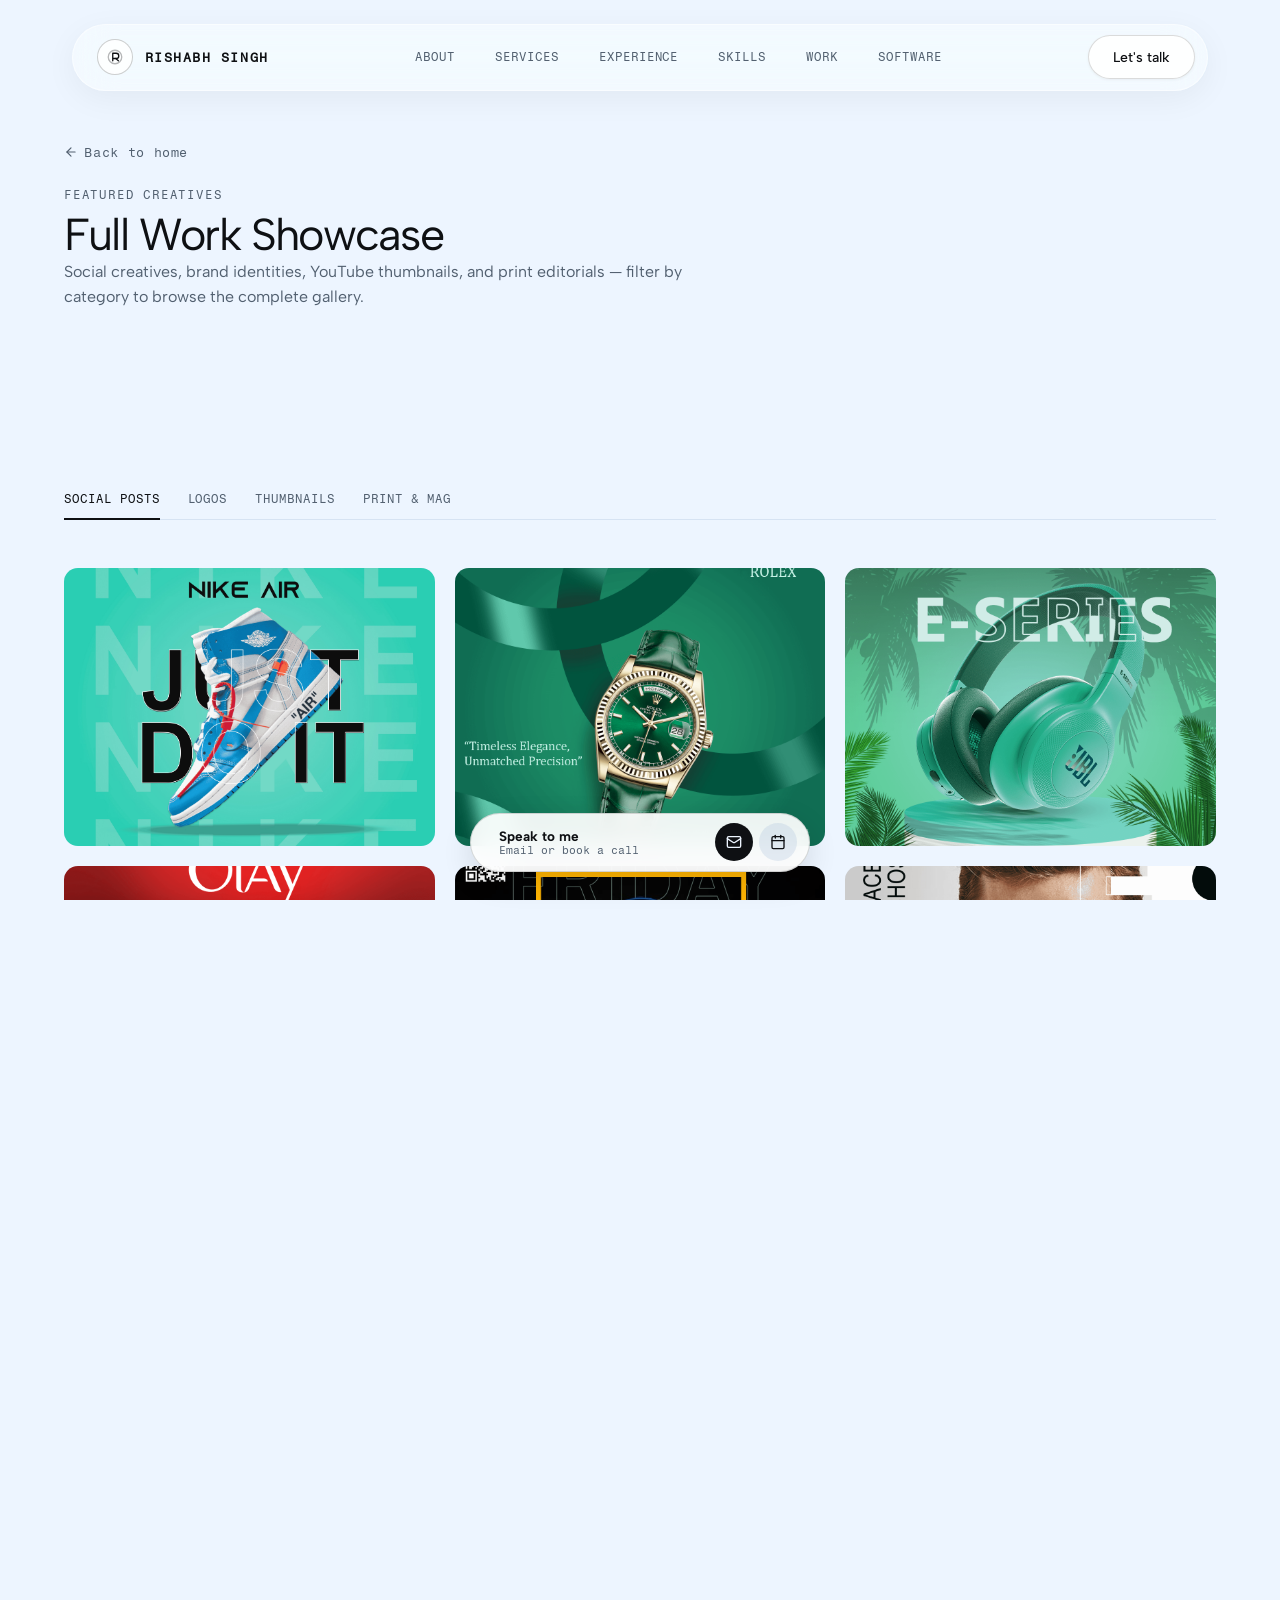
==== work.html @ f09d7b8e "Add files via upload" ====
<!DOCTYPE html>
<html lang="en">
<head>
  <meta charset="UTF-8">
  <meta name="viewport" content="width=device-width, initial-scale=1.0">
  <title>Work Showcase — Rishabh Singh</title>
  <meta name="description" content="Full creative portfolio of Rishabh Singh — social creatives, brand identities, YouTube thumbnails, and print editorials.">

  <!-- Google Fonts: Albert Sans & Fragment Mono -->
  <link rel="preconnect" href="https://fonts.googleapis.com">
  <link rel="preconnect" href="https://fonts.gstatic.com" crossorigin>
  <link href="https://fonts.googleapis.com/css2?family=Albert+Sans:ital,wght@0,300;0,400;0,500;0,600;0,700;1,400&family=Fragment+Mono&display=swap" rel="stylesheet">

  <!-- Stylesheet -->
  <link rel="stylesheet" href="styles/style.css">

  <!-- JavaScript Module -->
  <script type="module" src="scripts/glass-hero.js" defer></script>
  <script src="scripts/work-filter.js" defer></script>
</head>
<body>

  <!-- Navigation Header (same as landing page, links point back to index.html sections) -->
  <header class="hero__header">
    <nav class="hero__nav" aria-label="Main Navigation">
      <!-- Monogram + Name -->
      <a href="index.html" class="hero__brand">
        <div class="hero__monogram">
          <svg width="18" height="18" viewBox="0 0 24 24" fill="none" stroke="currentColor" stroke-width="1.75" stroke-linecap="round" stroke-linejoin="round" aria-hidden="true">
            <circle cx="12" cy="12" r="9" stroke-opacity="0.3"></circle>
            <path d="M9 17V7h4.5a3.5 3.5 0 0 1 0 7H9"></path>
            <path d="M13 14l3.5 3"></path>
          </svg>
        </div>
        <span class="hero__brand-name">RISHABH SINGH</span>
      </a>

      <!-- Desktop Navigation Links -->
      <div class="hero__links">
        <a href="index.html#about" class="hero__link">About</a>
        <a href="index.html#services" class="hero__link">Services</a>
        <a href="index.html#experience" class="hero__link">Experience</a>
        <a href="index.html#skills" class="hero__link">Skills</a>
        <a href="work.html" class="hero__link">Work</a>
        <a href="index.html#software" class="hero__link">Software</a>
      </div>

      <!-- Right Action Button (Desktop) -->
      <a href="index.html#contact" class="hero__btn hero__btn--nav">
        Let's talk
      </a>

      <!-- Mobile Hamburger Button -->
      <button id="menu-toggle" class="hero__hamburger" aria-label="Toggle Navigation Menu" aria-expanded="false">
        <span class="hero__hamburger-bar"></span>
        <span class="hero__hamburger-bar"></span>
        <span class="hero__hamburger-bar"></span>
      </button>
    </nav>

    <!-- Mobile Navigation Drawer -->
    <div id="mobile-menu" class="hero__mobile-drawer" aria-hidden="true">
      <div class="hero__mobile-links">
        <a href="index.html#about" class="hero__mobile-link">About</a>
        <a href="index.html#services" class="hero__mobile-link">Services</a>
        <a href="index.html#experience" class="hero__mobile-link">Experience</a>
        <a href="index.html#skills" class="hero__mobile-link">Skills</a>
        <a href="work.html" class="hero__mobile-link">Work</a>
        <a href="index.html#software" class="hero__mobile-link">Software</a>
      </div>
      <a href="index.html#contact" class="hero__btn hero__btn--mobile-cta">
        Let's talk
      </a>
    </div>
  </header>

  <!-- Simple page banner (lightweight, no parallax hero) -->
  <section class="section work-page-banner">
    <div class="container">
      <a href="index.html" class="work-page-banner__back">
        <svg width="14" height="14" viewBox="0 0 24 24" fill="none" stroke="currentColor" stroke-width="2" stroke-linecap="round" stroke-linejoin="round" aria-hidden="true">
          <line x1="19" y1="12" x2="5" y2="12"></line>
          <polyline points="12 19 5 12 12 5"></polyline>
        </svg>
        <span>Back to home</span>
      </a>
      <span class="section__tag">FEATURED CREATIVES</span>
      <h1 class="section__title work-page-banner__title">Full Work Showcase</h1>
      <p class="work__preview-text">Social creatives, brand identities, YouTube thumbnails, and print editorials — filter by category to browse the complete gallery.</p>
    </div>
  </section>

  <!-- WORK & CREATIVE PORTFOLIO SHOWCASE (FULL GALLERY) -->
  <section id="work" class="section section--work">
    <div class="container">

      <!-- Category Filter Tabs -->
      <div class="work__tabs">
        <button class="work__tab is-active" data-filter="social">Social Posts</button>
        <button class="work__tab" data-filter="logos">Logos</button>
        <button class="work__tab" data-filter="thumbnails">Thumbnails</button>
        <button class="work__tab" data-filter="magazines">Print &amp; Mag</button>
      </div>

      <!-- Work Grid -->
      <div class="work__grid">
        <!-- Social Creatives -->
        <div class="work-item" data-category="social">
          <div class="work-item__image-wrap">
            <img src="Posts/nike post design.jpg" alt="Nike Post Design" loading="lazy">
          </div>
          <div class="work-item__info">
            <span class="work-item__tag">Social Creative</span>
            <h4 class="work-item__title">Nike Performance Ad</h4>
          </div>
        </div>

        <div class="work-item" data-category="social">
          <div class="work-item__image-wrap">
            <img src="Posts/rolex green post.png" alt="Rolex Green Post" loading="lazy">
          </div>
          <div class="work-item__info">
            <span class="work-item__tag">Social Creative</span>
            <h4 class="work-item__title">Rolex Luxury Campaign</h4>
          </div>
        </div>

        <div class="work-item" data-category="social">
          <div class="work-item__image-wrap">
            <img src="Posts/JBL Post Design.png" alt="JBL Post Design" loading="lazy">
          </div>
          <div class="work-item__info">
            <span class="work-item__tag">Social Creative</span>
            <h4 class="work-item__title">JBL Audio Poster</h4>
          </div>
        </div>

        <div class="work-item" data-category="social">
          <div class="work-item__image-wrap">
            <img src="Posts/olay cream.png" alt="Olay Cream" loading="lazy">
          </div>
          <div class="work-item__info">
            <span class="work-item__tag">Social Creative</span>
            <h4 class="work-item__title">Olay Beauty Product</h4>
          </div>
        </div>

        <div class="work-item" data-category="social">
          <div class="work-item__image-wrap">
            <img src="Posts/party template.png" alt="Party Template" loading="lazy">
          </div>
          <div class="work-item__info">
            <span class="work-item__tag">Social Creative</span>
            <h4 class="work-item__title">Event Promotion Template</h4>
          </div>
        </div>

        <div class="work-item" data-category="social">
          <div class="work-item__image-wrap">
            <img src="Posts/Model Post Design.jpg" alt="Model Post Design" loading="lazy">
          </div>
          <div class="work-item__info">
            <span class="work-item__tag">Social Creative</span>
            <h4 class="work-item__title">Fashion Model Creative</h4>
          </div>
        </div>

        <!-- Logos -->
        <div class="work-item" data-category="logos">
          <div class="work-item__image-wrap">
            <img src="Posts/yoga logo.png" alt="Yoga Logo Design" loading="lazy">
          </div>
          <div class="work-item__info">
            <span class="work-item__tag">Brand Identity</span>
            <h4 class="work-item__title">Yoga Studio Logo</h4>
          </div>
        </div>

        <div class="work-item" data-category="logos">
          <div class="work-item__image-wrap">
            <img src="Posts/Coffee cup logo.png" alt="Coffee Cup Logo" loading="lazy">
          </div>
          <div class="work-item__info">
            <span class="work-item__tag">Brand Identity</span>
            <h4 class="work-item__title">Café Cup Identity</h4>
          </div>
        </div>

        <div class="work-item" data-category="logos">
          <div class="work-item__image-wrap">
            <img src="Posts/jewelry logo.png" alt="Jewelry Logo" loading="lazy">
          </div>
          <div class="work-item__info">
            <span class="work-item__tag">Brand Identity</span>
            <h4 class="work-item__title">Luxury Jewelry Mark</h4>
          </div>
        </div>

        <!-- Thumbnails -->
        <div class="work-item" data-category="thumbnails">
          <div class="work-item__image-wrap">
            <img src="Posts/Broadcast Thumbnail.png" alt="Broadcast Thumbnail" loading="lazy">
          </div>
          <div class="work-item__info">
            <span class="work-item__tag">YouTube Visual</span>
            <h4 class="work-item__title">Broadcast Podcast Thumbnail</h4>
          </div>
        </div>

        <div class="work-item" data-category="thumbnails">
          <div class="work-item__image-wrap">
            <img src="Posts/Scary Moments Thumbnail.png" alt="Scary Moments Thumbnail" loading="lazy">
          </div>
          <div class="work-item__info">
            <span class="work-item__tag">YouTube Visual</span>
            <h4 class="work-item__title">Scary Moments Feature</h4>
          </div>
        </div>

        <div class="work-item" data-category="thumbnails">
          <div class="work-item__image-wrap">
            <img src="Posts/Silence Thumbnail.png" alt="Silence Thumbnail" loading="lazy">
          </div>
          <div class="work-item__info">
            <span class="work-item__tag">YouTube Visual</span>
            <h4 class="work-item__title">Silence Film Cover</h4>
          </div>
        </div>

        <!-- Magazine Covers -->
        <div class="work-item" data-category="magazines">
          <div class="work-item__image-wrap">
            <img src="Magzine Design/Lifestyle Magazine.png" alt="Lifestyle Magazine" loading="lazy">
          </div>
          <div class="work-item__info">
            <span class="work-item__tag">Print Editorial</span>
            <h4 class="work-item__title">Lorana Beauty Cover</h4>
          </div>
        </div>

        <div class="work-item" data-category="magazines">
          <div class="work-item__image-wrap">
            <img src="Magzine Design/Magazine 1.png" alt="Magazine 1" loading="lazy">
          </div>
          <div class="work-item__info">
            <span class="work-item__tag">Print Editorial</span>
            <h4 class="work-item__title">Fauget Fashion Spread</h4>
          </div>
        </div>

        <div class="work-item" data-category="magazines">
          <div class="work-item__image-wrap">
            <img src="Magzine Design/Elle magazine.png" alt="Elle Magazine" loading="lazy">
          </div>
          <div class="work-item__info">
            <span class="work-item__tag">Print Editorial</span>
            <h4 class="work-item__title">Elli Fashion Layout</h4>
          </div>
        </div>

        <div class="work-item" data-category="magazines">
          <div class="work-item__image-wrap">
            <img src="Magzine Design/fauget magazine.png" alt="Fauget Magazine" loading="lazy">
          </div>
          <div class="work-item__info">
            <span class="work-item__tag">Print Editorial</span>
            <h4 class="work-item__title">Fauget Hadid Editorial</h4>
          </div>
        </div>
      </div>
    </div>
  </section>

  <!-- Footer -->
  <footer id="site-footer" class="site-footer">
    <div class="site-footer__marquee-wrap xs-reveal" aria-hidden="true">
      <div class="site-footer__marquee-track">
        <span class="site-footer__marquee-item">Let's create something great</span>
        <span class="site-footer__marquee-item">Available for freelance</span>
        <span class="site-footer__marquee-item">Let's create something great</span>
        <span class="site-footer__marquee-item">Available for freelance</span>
        <span class="site-footer__marquee-item">Let's create something great</span>
        <span class="site-footer__marquee-item">Available for freelance</span>
        <span class="site-footer__marquee-item">Let's create something great</span>
        <span class="site-footer__marquee-item">Available for freelance</span>
        <span class="site-footer__marquee-item">Let's create something great</span>
        <span class="site-footer__marquee-item">Available for freelance</span>
        <span class="site-footer__marquee-item">Let's create something great</span>
        <span class="site-footer__marquee-item">Available for freelance</span>
      </div>
    </div>

    <div class="container">
      <div class="site-footer__top xs-reveal">
        <a href="index.html" class="site-footer__brand">
          <span class="hero__monogram" aria-hidden="true">
            <svg width="18" height="18" viewBox="0 0 24 24" fill="none" stroke="currentColor" stroke-width="1.75" stroke-linecap="round" stroke-linejoin="round">
              <circle cx="12" cy="12" r="9" stroke-opacity="0.3"></circle>
              <path d="M9 17V7h4.5a3.5 3.5 0 0 1 0 7H9"></path>
              <path d="M13 14l3.5 3"></path>
            </svg>
          </span>
          <span>RISHABH SINGH</span>
        </a>
        <p class="site-footer__tagline">Scaling brands with data-driven growth marketing and clean, intuitive creative systems.</p>
        <div class="site-footer__socials">
          <a href="https://linkedin.com/in/imrishabhsingh" target="_blank" rel="noreferrer" class="social-pill">LinkedIn</a>
          <a href="https://twitter.com/rishabh_184" target="_blank" rel="noreferrer" class="social-pill">Twitter</a>
          <a href="https://github.com/imrishabhsingh2" target="_blank" rel="noreferrer" class="social-pill">GitHub</a>
        </div>
      </div>

      <div class="site-footer__grid xs-reveal">
        <div class="footer-col" style="--d:0;">
          <h4 class="footer-col__title">Sitemap</h4>
          <a href="index.html">Home</a>
          <a href="index.html#about">About</a>
          <a href="index.html#services">Services</a>
          <a href="index.html#experience">Experience</a>
          <a href="index.html#skills">Skills</a>
        </div>

        <div class="footer-col" style="--d:1;">
          <h4 class="footer-col__title">More</h4>
          <a href="work.html">Work</a>
          <a href="index.html#software">Software</a>
          <a href="index.html#certifications">Certificates</a>
          <a href="index.html#testimonials">Testimonials</a>
          <a href="index.html#faq">FAQ</a>
          <a href="index.html#contact">Contact</a>
        </div>

        <div class="footer-col" style="--d:2;">
          <h4 class="footer-col__title">Get in Touch</h4>
          <a href="mailto:imrishabhsingh2@gmail.com">imrishabhsingh2@gmail.com</a>
          <a href="tel:+918085626546">+91 80856 26546</a>
          <span class="footer-col__static">Indore, Madhya Pradesh, India</span>
        </div>
      </div>

      <div class="site-footer__bottom xs-reveal">
        <span class="site-footer__copy">&copy; <span id="footerYear">2026</span> Rishabh Singh. All rights reserved.</span>
        <button id="backToTop" class="back-to-top" aria-label="Back to top">
          <svg width="16" height="16" viewBox="0 0 24 24" fill="none" stroke="currentColor" stroke-width="2" stroke-linecap="round" stroke-linejoin="round" aria-hidden="true">
            <line x1="12" y1="19" x2="12" y2="5"></line>
            <polyline points="5 12 12 5 19 12"></polyline>
          </svg>
        </button>
      </div>
    </div>
  </footer>

  <!-- Floating "Speak to me" Pill -->
  <div id="xsFloatPill" class="xs-float-pill">
    <span class="xs-float-pill__text">
      <strong>Speak to me</strong>
      <span>Email or book a call</span>
    </span>
    <span class="xs-float-pill__icons">
      <a href="mailto:imrishabhsingh2@gmail.com" class="xs-float-pill__icon xs-float-pill__icon--fill" aria-label="Email me">
        <svg width="16" height="16" viewBox="0 0 24 24" fill="none" stroke="currentColor" stroke-width="2" stroke-linecap="round" stroke-linejoin="round">
          <rect x="2" y="4" width="20" height="16" rx="2"></rect>
          <path d="m22 7-8.97 5.7a1.94 1.94 0 0 1-2.06 0L2 7"></path>
        </svg>
      </a>
      <a href="index.html#contact" class="xs-float-pill__icon" aria-label="Book a call">
        <svg width="16" height="16" viewBox="0 0 24 24" fill="none" stroke="currentColor" stroke-width="2" stroke-linecap="round" stroke-linejoin="round">
          <rect x="3" y="4" width="18" height="18" rx="2"></rect>
          <line x1="16" y1="2" x2="16" y2="6"></line>
          <line x1="8" y1="2" x2="8" y2="6"></line>
          <line x1="3" y1="10" x2="21" y2="10"></line>
        </svg>
      </a>
    </span>
  </div>

  <script>
    (function(){
      "use strict";

      /* ---- 1. Scroll reveal (IntersectionObserver) ---- */
      var revealEls = document.querySelectorAll('.xs-reveal');
      if ('IntersectionObserver' in window && revealEls.length){
        var io = new IntersectionObserver(function(entries){
          entries.forEach(function(entry){
            if (entry.isIntersecting){
              entry.target.classList.add('is-visible');
              io.unobserve(entry.target);
            }
          });
        }, { threshold: 0.15, rootMargin: '0px 0px -60px 0px' });
        revealEls.forEach(function(el){ io.observe(el); });
      } else {
        revealEls.forEach(function(el){ el.classList.add('is-visible'); });
      }

      /* ---- 2. Floating "Speak to me" pill: hide near footer ---- */
      var pill = document.getElementById('xsFloatPill');
      var footer = document.getElementById('site-footer');
      if (pill){
        pill.classList.add('is-shown');
        if (footer){
          var footerObs = new IntersectionObserver(function(entries){
            entries.forEach(function(entry){
              if (entry.isIntersecting){ pill.classList.remove('is-shown'); }
              else { pill.classList.add('is-shown'); }
            });
          }, { threshold: 0.2 });
          footerObs.observe(footer);
        }
      }

      /* ---- 3. Footer current year ---- */
      var yearEl = document.getElementById('footerYear');
      if (yearEl){ yearEl.textContent = new Date().getFullYear(); }

      /* ---- 4. Back-to-top button ---- */
      var backToTop = document.getElementById('backToTop');
      if (backToTop){
        backToTop.addEventListener('click', function(){
          window.scrollTo({ top: 0, behavior: 'smooth' });
        });
      }

      /* ---- 5. Glassmorphic nav: intensify blur/opacity once the page scrolls ---- */
      var siteHeader = document.querySelector('.hero__header');
      if (siteHeader){
        var updateHeaderGlass = function(){
          if (window.scrollY > 24) siteHeader.classList.add('is-scrolled');
          else siteHeader.classList.remove('is-scrolled');
        };
        updateHeaderGlass();
        window.addEventListener('scroll', updateHeaderGlass, { passive: true });
      }
    })();
  </script>
</body>
</html>
---- styles/style.css ----
/* Design Tokens */
:root {
  --paper: #edf5ff;
  --ink: #0e1013;
  --ink-muted: #526070;
  --grid-line: rgba(160, 185, 215, 0.28);
  --font-sans: 'Albert Sans', system-ui, -apple-system, sans-serif;
  --font-mono: 'Fragment Mono', monospace;
  --ease-editorial: cubic-bezier(0.16, 1, 0.3, 1);
  --reveal-x: -999px;
  --reveal-y: -999px;
  --reveal-radius: 0px;
}

/* Reset & Base Styles */
*, *::before, *::after {
  box-sizing: border-box;
  margin: 0;
  padding: 0;
}

html {
  scroll-behavior: smooth;
}

html, body {
  width: 100%;
  height: 100%;
  background-color: var(--paper);
  color: var(--ink);
  font-family: var(--font-sans);
  -webkit-font-smoothing: antialiased;
  -moz-osx-font-smoothing: grayscale;
  overflow-x: hidden;
}

/* Focus Ring Accessibility */
a:focus-visible, button:focus-visible {
  outline: 2px solid var(--ink);
  outline-offset: 2px;
  border-radius: 4px;
}

/* Hero Container */
.hero {
  position: relative;
  overflow: hidden;
  width: 100%;
  height: 100vh;
  height: 100dvh;
  min-height: 42rem;
  min-width: 320px;
  touch-action: none;
  background-color: var(--paper);
}

/* Background Layers */
.hero__base-bg,
.hero__reveal-bg {
  position: absolute;
  inset: 0;
  width: 100%;
  height: 100%;
  background-position: center;
  background-repeat: no-repeat;
  background-size: cover;
  pointer-events: none;
}

.hero__base-bg {
  z-index: 1;
  background-image: url('../images/Base_image_desktop.png');
}

.hero__reveal-bg {
  z-index: 2;
  background-image: url('../images/Reveal_image_desktop.png');
  mask-image: radial-gradient(
    circle var(--reveal-radius, 0px) at var(--reveal-x, -999px) var(--reveal-y, -999px),
    rgba(255, 255, 255, 0.94) 0%,
    rgba(255, 255, 255, 0.94) 62%,
    rgba(255, 255, 255, 0.72) 76%,
    rgba(255, 255, 255, 0.28) 90%,
    transparent 100%
  );
  -webkit-mask-image: radial-gradient(
    circle var(--reveal-radius, 0px) at var(--reveal-x, -999px) var(--reveal-y, -999px),
    rgba(255, 255, 255, 0.94) 0%,
    rgba(255, 255, 255, 0.94) 62%,
    rgba(255, 255, 255, 0.72) 76%,
    rgba(255, 255, 255, 0.28) 90%,
    transparent 100%
  );
}

/* Responsive Image Breakpoints */
@media (max-width: 767px) {
  .hero__base-bg {
    background-image: url('../images/Base_image_mobile.png');
  }
  .hero__reveal-bg {
    background-image: url('../images/Reveal_image_mobile.png');
  }
}

@media (max-width: 767px) and (orientation: landscape) {
  .hero__base-bg {
    background-image: url('../images/Base_image_desktop.png');
  }
  .hero__reveal-bg {
    background-image: url('../images/Reveal_image_desktop.png');
  }
}

/* Layer 3: Technical Grid */
.hero__grid-layer {
  position: absolute;
  inset: 0;
  width: 100%;
  height: 100%;
  z-index: 3;
  pointer-events: none;
  overflow: hidden;
}

.hero__grid {
  width: 100%;
  height: 100%;
}

.hero__grid--desktop {
  display: grid;
  grid-template-columns: repeat(12, 1fr);
  grid-template-rows: repeat(4, 1fr);
  opacity: 0.65;
}

.hero__grid--mobile {
  display: none;
  grid-template-columns: repeat(4, 1fr);
  grid-template-rows: repeat(6, 1fr);
  opacity: 0.35;
}

.hero__grid-cell {
  border-right: 1px dashed var(--grid-line);
  border-bottom: 1px dashed var(--grid-line);
}

.hero__circle {
  position: absolute;
  border-radius: 50%;
  border: 1px solid var(--grid-line);
  pointer-events: none;
}

.hero__circle--desktop {
  width: min(78vw, 72rem);
  height: min(78vw, 72rem);
  left: 8%;
  top: -36%;
  opacity: 0.6;
}

.hero__circle--mobile {
  display: none;
  width: 150vw;
  height: 150vw;
  left: -76%;
  top: -8%;
  opacity: 0.35;
}

@media (max-width: 767px) {
  .hero__grid--desktop,
  .hero__circle--desktop {
    display: none;
  }
  .hero__grid--mobile,
  .hero__circle--mobile {
    display: grid;
  }
  .hero__circle--mobile {
    display: block;
  }
}

/* Layer 4: Content */
.hero__content {
  position: relative;
  z-index: 4;
  width: 100%;
  height: 100%;
  pointer-events: none;
}

/* Headline */
.hero__headline-wrapper {
  position: absolute;
  left: max(5.6vw, 2rem);
  top: 34%;
  max-width: 90vw;
  overflow-wrap: break-word;
}

.hero__headline {
  font-family: var(--font-sans);
  font-weight: 300;
  letter-spacing: -0.085em;
  line-height: 0.93;
  font-size: clamp(5.4rem, 6.2vw, 6.8rem);
  color: var(--ink);
}

.hero__line {
  display: block;
  white-space: nowrap;
}

/* Tagline */
.hero__tagline {
  position: absolute;
  top: 36%;
  right: max(5.6vw, 2rem);
  text-align: right;
  pointer-events: auto;
}

.hero__tagline-text {
  font-family: var(--font-mono);
  font-size: clamp(0.65rem, 0.9vw, 0.8rem);
  letter-spacing: 0.2em;
  text-transform: uppercase;
  color: var(--ink-muted);
  line-height: 1.6;
}

.hero__tagline-highlight {
  color: var(--ink);
  font-weight: 600;
}

/* Intro Copy */
.hero__intro {
  position: absolute;
  left: max(5.6vw, 2rem);
  bottom: max(3rem, env(safe-area-inset-bottom, 3rem));
  max-width: 26rem;
  pointer-events: auto;
}

.hero__intro-text {
  font-family: var(--font-sans);
  font-size: clamp(0.85rem, 1.05vw, 1rem);
  color: var(--ink);
  line-height: 1.6;
  margin-bottom: 1.25rem;
  font-weight: 400;
}

/* Buttons */
.hero__btn {
  display: inline-flex;
  align-items: center;
  justify-content: center;
  gap: 0.5rem;
  min-height: 44px;
  min-width: 44px;
  padding: 0.6rem 1.5rem;
  border-radius: 9999px;
  border: 1px solid rgba(14, 16, 19, 0.15);
  background-color: rgba(255, 255, 255, 0.85);
  color: var(--ink);
  font-family: var(--font-sans);
  font-size: 0.875rem;
  font-weight: 500;
  text-decoration: none;
  backdrop-filter: blur(8px);
  -webkit-backdrop-filter: blur(8px);
  box-shadow: 0 1px 3px rgba(0, 0, 0, 0.05);
  transition: background-color 0.3s var(--ease-editorial),
              border-color 0.3s var(--ease-editorial),
              transform 0.3s var(--ease-editorial),
              box-shadow 0.3s var(--ease-editorial);
  cursor: pointer;
}

.hero__btn:hover {
  background-color: #ffffff;
  border-color: rgba(14, 16, 19, 0.3);
  box-shadow: 0 4px 12px rgba(0, 0, 0, 0.08);
}

/* Layer 5: Navigation Header */
.hero__header {
  position: fixed;
  top: 0;
  left: 0;
  width: 100%;
  z-index: 50;
  pointer-events: auto;
  padding: max(1.5rem, env(safe-area-inset-top, 1.5rem)) max(5.6vw, 2rem) 0;
}

/* Glassmorphic floating nav capsule */
.hero__nav {
  position: relative;
  width: 100%;
  max-width: 1240px;
  margin: 0 auto;
  display: flex;
  align-items: center;
  justify-content: space-between;
  padding: 0.65rem 0.75rem 0.65rem 1.5rem;
  border-radius: 999px;
  background-color: rgba(255, 255, 255, 0.45);
  border: 1px solid rgba(255, 255, 255, 0.5);
  backdrop-filter: blur(20px) saturate(180%);
  -webkit-backdrop-filter: blur(20px) saturate(180%);
  box-shadow: 0 8px 32px rgba(14, 16, 19, 0.05);
  transition: background-color 0.45s var(--ease-editorial),
              border-color 0.45s var(--ease-editorial),
              box-shadow 0.45s var(--ease-editorial),
              padding 0.45s var(--ease-editorial);
}

/* Stronger glass once the page has scrolled a little, for legibility */
.hero__header.is-scrolled .hero__nav {
  background-color: rgba(255, 255, 255, 0.78);
  border-color: rgba(160, 185, 215, 0.55);
  box-shadow: 0 14px 40px rgba(14, 16, 19, 0.1);
  padding: 0.55rem 0.65rem 0.55rem 1.35rem;
}

.hero__brand {
  display: flex;
  align-items: center;
  gap: 0.75rem;
  text-decoration: none;
  color: var(--ink);
}

.hero__monogram {
  width: 36px;
  height: 36px;
  border-radius: 50%;
  border: 1px solid rgba(14, 16, 19, 0.2);
  background-color: rgba(255, 255, 255, 0.75);
  backdrop-filter: blur(8px);
  -webkit-backdrop-filter: blur(8px);
  display: flex;
  align-items: center;
  justify-content: center;
  transition: transform 0.3s var(--ease-editorial);
}

.hero__brand:hover .hero__monogram {
  transform: scale(1.06);
}

.hero__brand-name {
  font-family: var(--font-mono);
  font-size: 0.8rem;
  font-weight: 600;
  letter-spacing: 0.12em;
  text-transform: uppercase;
}

.hero__links {
  display: flex;
  align-items: center;
  gap: 1.5rem;
}

.hero__link {
  font-family: var(--font-mono);
  font-size: 0.75rem;
  text-transform: uppercase;
  letter-spacing: 0.08em;
  color: var(--ink-muted);
  text-decoration: none;
  transition: color 0.2s var(--ease-editorial);
  padding: 0.25rem 0.5rem;
}

.hero__link:hover {
  color: var(--ink);
}

/* Hamburger & Mobile Menu Drawer */
.hero__hamburger {
  display: none;
}

.hero__mobile-drawer {
  display: none;
}

/* Mobile Responsive Composition */
@media (max-width: 767px) {
  .hero__header {
    padding-left: 1.1rem;
    padding-right: 1.1rem;
    padding-top: max(1.1rem, env(safe-area-inset-top, 1.1rem));
  }

  .hero__nav {
    width: auto;
    max-width: none;
    margin: 0;
    padding: 0.5rem 0.5rem 0.5rem 1rem;
    gap: 1rem;
  }

  .section {
    scroll-margin-top: 76px;
  }

  .hero__links,
  .hero__btn--nav {
    display: none;
  }

  .hero__hamburger {
    display: flex;
    flex-direction: column;
    align-items: center;
    justify-content: center;
    gap: 4px;
    width: 44px;
    height: 44px;
    border-radius: 50%;
    border: 1px solid rgba(14, 16, 19, 0.15);
    background-color: rgba(255, 255, 255, 0.85);
    backdrop-filter: blur(8px);
    -webkit-backdrop-filter: blur(8px);
    cursor: pointer;
    transition: background-color 0.2s var(--ease-editorial);
  }

  .hero__hamburger-bar {
    width: 18px;
    height: 2px;
    background-color: var(--ink);
    border-radius: 2px;
    transition: transform 0.3s var(--ease-editorial), opacity 0.3s var(--ease-editorial);
  }

  .hero__hamburger.is-active .hero__hamburger-bar:nth-child(1) {
    transform: translateY(6px) rotate(45deg);
  }

  .hero__hamburger.is-active .hero__hamburger-bar:nth-child(2) {
    opacity: 0;
  }

  .hero__hamburger.is-active .hero__hamburger-bar:nth-child(3) {
    transform: translateY(-6px) rotate(-45deg);
  }

  .hero__mobile-drawer {
    display: flex;
    flex-direction: column;
    gap: 1.25rem;
    position: absolute;
    top: calc(100% + 0.5rem);
    left: 0;
    right: 0;
    background-color: rgba(255, 255, 255, 0.94);
    backdrop-filter: blur(16px);
    -webkit-backdrop-filter: blur(16px);
    border: 1px solid rgba(14, 16, 19, 0.15);
    border-radius: 20px;
    padding: 1.5rem;
    box-shadow: 0 12px 32px rgba(0, 0, 0, 0.12);
    opacity: 0;
    transform: translateY(-12px) scale(0.96);
    pointer-events: none;
    transition: opacity 0.3s var(--ease-editorial), transform 0.3s var(--ease-editorial);
  }

  .hero__mobile-drawer.is-open {
    opacity: 1;
    transform: translateY(0) scale(1);
    pointer-events: auto;
  }

  .hero__mobile-links {
    display: flex;
    flex-direction: column;
    gap: 0.75rem;
  }

  .hero__mobile-link {
    font-family: var(--font-mono);
    font-size: 0.9rem;
    text-transform: uppercase;
    letter-spacing: 0.1em;
    color: var(--ink);
    text-decoration: none;
    padding: 0.5rem 0;
    border-bottom: 1px solid rgba(14, 16, 19, 0.08);
  }

  .hero__btn--mobile-cta {
    width: 100%;
    text-align: center;
    margin-top: 0.5rem;
  }

  /* Fixed Headline Layout in Mobile View */
  .hero__headline-wrapper {
    left: 1.25rem;
    top: 14%;
    width: calc(100% - 2.5rem);
    max-width: none;
  }

  .hero__headline {
    font-size: clamp(2.2rem, 9.5vw, 3.4rem);
    line-height: 0.9;
  }

  .hero__line {
    white-space: nowrap;
  }

  /* Crisp Tagline in Mobile View */
  .hero__tagline {
    top: 62%;
    right: 1.25rem;
    background-color: rgba(237, 245, 255, 0.75);
    backdrop-filter: blur(8px);
    -webkit-backdrop-filter: blur(8px);
    padding: 0.4rem 0.75rem;
    border-radius: 8px;
    border: 1px solid rgba(160, 185, 215, 0.4);
    box-shadow: 0 2px 8px rgba(0, 0, 0, 0.04);
  }

  .hero__tagline-text {
    font-size: 0.65rem;
    letter-spacing: 0.15em;
  }

  /* Clean Intro Box in Mobile View */
  .hero__intro {
    left: 1.25rem;
    bottom: calc(1.5rem + env(safe-area-inset-bottom, 0px));
    width: calc(100% - 2.5rem);
    max-width: none;
    background-color: rgba(237, 245, 255, 0.8);
    backdrop-filter: blur(10px);
    -webkit-backdrop-filter: blur(10px);
    padding: 1rem 1.25rem;
    border-radius: 16px;
    border: 1px solid rgba(160, 185, 215, 0.4);
    box-shadow: 0 4px 16px rgba(0, 0, 0, 0.05);
  }

  .hero__intro-text {
    font-size: 0.85rem;
    margin-bottom: 0.75rem;
  }
}

/* ==========================================================================
   PORTFOLIO SECTIONS (Editorial Paper Design System)
   ========================================================================== */

.container {
  width: 100%;
  max-width: 1200px;
  margin: 0 auto;
  padding: 0 1.5rem;
}

.section {
  padding: 6rem 0;
  position: relative;
  border-bottom: 1px dashed var(--grid-line);
  scroll-margin-top: 96px;
}

.section__header {
  margin-bottom: 3.5rem;
}

.section__tag {
  font-family: var(--font-mono);
  font-size: 0.75rem;
  letter-spacing: 0.15em;
  text-transform: uppercase;
  color: var(--ink-muted);
  display: block;
  margin-bottom: 0.5rem;
}

.section__title {
  font-family: var(--font-sans);
  font-size: clamp(2rem, 3.5vw, 3rem);
  font-weight: 400;
  letter-spacing: -0.04em;
  line-height: 1.1;
  color: var(--ink);
}

/* --- ABOUT SECTION --- */
.about__grid {
  display: grid;
  grid-template-columns: 1fr 1fr;
  gap: 4rem;
  align-items: start;
}

.about__lead {
  font-size: clamp(1.15rem, 1.6vw, 1.4rem);
  font-weight: 500;
  line-height: 1.5;
  color: var(--ink);
  margin-bottom: 1.25rem;
}

.about__desc {
  font-size: 1rem;
  color: var(--ink-muted);
  line-height: 1.7;
}

.about__stats {
  display: grid;
  grid-template-columns: 1fr 1fr;
  gap: 1.25rem;
}

.stat-card {
  background-color: rgba(255, 255, 255, 0.75);
  border: 1px solid rgba(160, 185, 215, 0.35);
  border-radius: 16px;
  padding: 1.75rem 1.5rem;
  backdrop-filter: blur(8px);
  box-shadow: 0 2px 10px rgba(0, 0, 0, 0.02);
  transition: transform 0.3s var(--ease-editorial);
}

.stat-card:hover {
  transform: translateY(-4px);
}

.stat-card__number {
  display: block;
  font-family: var(--font-sans);
  font-size: clamp(2.2rem, 3.5vw, 3rem);
  font-weight: 300;
  letter-spacing: -0.05em;
  color: var(--ink);
  line-height: 1;
  margin-bottom: 0.5rem;
}

.stat-card__label {
  font-family: var(--font-mono);
  font-size: 0.75rem;
  text-transform: uppercase;
  letter-spacing: 0.08em;
  color: var(--ink-muted);
}

/* --- SERVICES SECTION --- */
.services__grid {
  display: grid;
  grid-template-columns: repeat(3, 1fr);
  gap: 1.5rem;
}

.service-card {
  background-color: rgba(255, 255, 255, 0.75);
  border: 1px solid rgba(160, 185, 215, 0.35);
  border-radius: 20px;
  padding: 2.25rem;
  display: flex;
  flex-direction: column;
  backdrop-filter: blur(8px);
  box-shadow: 0 2px 10px rgba(0, 0, 0, 0.02);
  transition: transform 0.35s var(--ease-editorial), border-color 0.35s var(--ease-editorial), box-shadow 0.35s var(--ease-editorial);
}

.service-card:hover {
  transform: translateY(-6px);
  border-color: rgba(14, 16, 19, 0.3);
  box-shadow: 0 10px 30px rgba(0, 0, 0, 0.06);
}

.service-card__num {
  font-family: var(--font-mono);
  font-size: 0.8rem;
  color: var(--ink-muted);
  display: block;
  margin-bottom: 1rem;
}

.service-card__title {
  font-size: 1.35rem;
  font-weight: 600;
  color: var(--ink);
  margin-bottom: 0.75rem;
}

.service-card__desc {
  font-size: 0.925rem;
  color: var(--ink-muted);
  line-height: 1.65;
  margin-bottom: 1.75rem;
  flex-grow: 1;
}

.service-card__link {
  font-family: var(--font-mono);
  font-size: 0.75rem;
  text-transform: uppercase;
  letter-spacing: 0.08em;
  color: var(--ink);
  text-decoration: none;
  font-weight: 600;
  transition: color 0.2s var(--ease-editorial);
}

.service-card__link:hover {
  color: #000000;
}

/* --- EXPERIENCE SECTION --- */
.exp__grid {
  display: grid;
  grid-template-columns: repeat(2, 1fr);
  gap: 1.5rem;
}

.exp-card {
  background-color: rgba(255, 255, 255, 0.75);
  border: 1px solid rgba(160, 185, 215, 0.35);
  border-radius: 20px;
  padding: 2.25rem;
  backdrop-filter: blur(8px);
  box-shadow: 0 2px 10px rgba(0, 0, 0, 0.02);
  transition: transform 0.35s var(--ease-editorial);
}

.exp-card:hover {
  transform: translateY(-6px);
}

.exp-card__date {
  display: inline-block;
  font-family: var(--font-mono);
  font-size: 0.725rem;
  text-transform: uppercase;
  letter-spacing: 0.05em;
  color: var(--ink);
  background-color: rgba(237, 245, 255, 0.9);
  padding: 0.35rem 0.85rem;
  border-radius: 999px;
  border: 1px solid rgba(160, 185, 215, 0.4);
  margin-bottom: 1.25rem;
}

.exp-card__role {
  font-size: 1.35rem;
  font-weight: 600;
  color: var(--ink);
  margin-bottom: 0.25rem;
}

.exp-card__company {
  font-family: var(--font-mono);
  font-size: 0.85rem;
  color: var(--ink-muted);
  margin-bottom: 1rem;
}

.exp-card__desc {
  font-size: 0.925rem;
  color: var(--ink-muted);
  line-height: 1.65;
}

/* --- SKILLS & TOOLS SECTION --- */
.skills__bars {
  display: grid;
  grid-template-columns: repeat(2, 1fr);
  gap: 1.5rem 3rem;
  margin-bottom: 4rem;
}

.skill-bar__info {
  display: flex;
  justify-content: space-between;
  font-size: 0.925rem;
  font-weight: 500;
  margin-bottom: 0.5rem;
  color: var(--ink);
}

.skill-bar__track {
  width: 100%;
  height: 8px;
  background-color: rgba(160, 185, 215, 0.25);
  border-radius: 999px;
  overflow: hidden;
}

.skill-bar__fill {
  height: 100%;
  background-color: var(--ink);
  border-radius: 999px;
  transition: width 1.2s var(--ease-editorial);
}

/* --- TOOLS & TECH AUTO-SCROLLING MARQUEE --- */
.tools__marquee-wrap {
  overflow: hidden;
  position: relative;
  width: 100%;
  margin-top: 3rem; /* Spacing from skill bars */
}

.tools__marquee-track {
  display: flex;
  width: max-content; /* Changed from a grid to a flex layout */
  animation: scroll 40s linear infinite;
}

@keyframes scroll {
  from { transform: translateX(0); }
  to { transform: translateX(-50%); }
}

.tool-card {
  background-color: rgba(255, 255, 255, 0.82);
  border: 1px solid rgba(160, 185, 215, 0.4);
  border-radius: 16px;
  padding: 1rem 1.5rem;
  display: flex;
  align-items: center;
  gap: 0.85rem;
  backdrop-filter: blur(10px);
  -webkit-backdrop-filter: blur(10px);
  box-shadow: 0 2px 10px rgba(0, 0, 0, 0.03);
  margin-right: 1.25rem; /* Space between cards */
  flex-shrink: 0; /* Prevent cards from shrinking */
  transition: transform 0.3s var(--ease-editorial),
              border-color 0.3s var(--ease-editorial),
              box-shadow 0.3s var(--ease-editorial);
}

.tool-card:hover {
  transform: translateY(-4px) scale(1.03);
  border-color: rgba(14, 16, 19, 0.25);
  box-shadow: 0 8px 24px rgba(0, 0, 0, 0.08);
  animation-play-state: paused; /* Pause animation on hover */
}


.tool-card__icon {
  display: inline-flex;
  align-items: center;
  justify-content: center;
  color: var(--ink);
  flex-shrink: 0;
  transition: transform 0.3s var(--ease-editorial);
}

.tool-card:hover .tool-card__icon {
  transform: scale(1.15) rotate(-6deg);
}

.tool-card__name {
  font-size: 0.9rem;
  font-weight: 600;
  color: var(--ink);
  letter-spacing: -0.01em;
}




/* --- WORK SHOWCASE SECTION (lightweight, image-forward) --- */
.work__tabs {
  display: flex;
  flex-wrap: wrap;
  gap: 0.25rem 1.75rem;
  margin-bottom: 3rem;
  border-bottom: 1px solid rgba(160, 185, 215, 0.3);
}

.work__tab {
  position: relative;
  font-family: var(--font-mono);
  font-size: 0.75rem;
  text-transform: uppercase;
  letter-spacing: 0.08em;
  padding: 0.85rem 0;
  border: none;
  background: none;
  color: var(--ink-muted);
  cursor: pointer;
  transition: color 0.25s var(--ease-editorial);
}

.work__tab::after {
  content: '';
  position: absolute;
  left: 0;
  right: 0;
  bottom: -1px;
  height: 2px;
  background-color: var(--ink);
  transform: scaleX(0);
  transform-origin: left;
  transition: transform 0.35s var(--ease-editorial);
}

.work__tab.is-active,
.work__tab:hover {
  color: var(--ink);
}

.work__tab.is-active::after {
  transform: scaleX(1);
}

.work-page-banner {
  padding-top: 9rem;
  padding-bottom: 2rem;
  border-bottom: none;
}

.work-page-banner__back {
  display: inline-flex;
  align-items: center;
  gap: 0.4rem;
  margin-bottom: 1.75rem;
  font-family: var(--font-mono);
  font-size: 0.8rem;
  letter-spacing: 0.05em;
  color: var(--ink-muted);
  text-decoration: none;
  transition: color 0.3s var(--ease-editorial);
}

.work-page-banner__back:hover {
  color: var(--ink);
}

.work-page-banner__title {
  margin-top: 0.5rem;
}

.work__preview-text {
  max-width: 42rem;
  color: var(--ink-muted);
  font-size: 1rem;
  line-height: 1.6;
  margin-bottom: 2.5rem;
}

.work__grid--preview {
  grid-template-columns: repeat(4, 1fr);
}

.work__preview-cta {
  display: flex;
  justify-content: center;
}

.work__grid {
  display: grid;
  grid-template-columns: repeat(3, 1fr);
  gap: 1.25rem;
  margin-bottom: 4rem;
}

/* Flat, borderless, image-led card — the photo IS the card */
.work-item {
  position: relative;
  border-radius: 14px;
  overflow: hidden;
  background-color: rgba(160, 185, 215, 0.1);
  transition: transform 0.4s var(--ease-editorial), opacity 0.3s ease;
}

.work-item.is-hidden {
  display: none;
}

.work-item:hover {
  transform: translateY(-4px);
}

.work-item__image-wrap {
  position: relative;
  width: 100%;
  aspect-ratio: 4 / 3;
  overflow: hidden;
  background-color: rgba(0, 0, 0, 0.03);
}

.work-item__image-wrap::after {
  content: '';
  position: absolute;
  inset: 0;
  background: linear-gradient(to top, rgba(14, 16, 19, 0.78) 0%, rgba(14, 16, 19, 0.15) 45%, rgba(14, 16, 19, 0) 70%);
  opacity: 0;
  transition: opacity 0.4s var(--ease-editorial);
}

.work-item:hover .work-item__image-wrap::after {
  opacity: 1;
}

.work-item__image-wrap img {
  width: 100%;
  height: 100%;
  object-fit: cover;
  transition: transform 0.6s var(--ease-editorial);
}

.work-item:hover img {
  transform: scale(1.06);
}

/* Caption overlays the image on hover instead of sitting in a heavy footer block */
.work-item__info {
  position: absolute;
  left: 0;
  right: 0;
  bottom: 0;
  z-index: 2;
  padding: 1.1rem 1.35rem;
  opacity: 0;
  transform: translateY(10px);
  transition: opacity 0.4s var(--ease-editorial), transform 0.4s var(--ease-editorial);
}

.work-item:hover .work-item__info {
  opacity: 1;
  transform: translateY(0);
}

.work-item__tag {
  font-family: var(--font-mono);
  font-size: 0.68rem;
  text-transform: uppercase;
  letter-spacing: 0.08em;
  color: rgba(237, 245, 255, 0.8);
  display: block;
  margin-bottom: 0.3rem;
}

.work-item__title {
  font-size: 1.05rem;
  font-weight: 600;
  color: #ffffff;
}

.software-highlight {
  background: none;
  border: none;
  border-radius: 0;
  padding: 0;
}

.software-highlight__heading {
  font-size: 1.35rem;
  font-weight: 600;
  color: var(--ink);
  margin-bottom: 1.75rem;
}

.software-grid {
  display: grid;
  grid-template-columns: repeat(2, 1fr);
  gap: 1.5rem;
}

.software-card {
  background-color: rgba(237, 245, 255, 0.6);
  border: 1px solid rgba(160, 185, 215, 0.35);
  border-radius: 16px;
  padding: 1.75rem;

  display: flex;
  flex-direction: column;
}

.software-card__title {
  font-size: 1.2rem;
  font-weight: 600;
  color: var(--ink);
  margin-bottom: 0.5rem;
}

.software-card__desc {
  font-size: 0.9rem;
  color: var(--ink-muted);
  line-height: 1.6;
  margin-bottom: 1.25rem;
  flex-grow: 1;
}

.software-card__tags {
  display: flex;
  flex-wrap: wrap;
  gap: 0.5rem;
  margin-bottom: 1.25rem;
}

.software-card__tags span {
  font-family: var(--font-mono);
  font-size: 0.7rem;
  padding: 0.25rem 0.6rem;
  border-radius: 999px;
  background-color: rgba(255, 255, 255, 0.8);
  border: 1px solid rgba(160, 185, 215, 0.4);
  color: var(--ink);
}

.software-card__links {
  display: flex;
  gap: 1.25rem;
}

.software-card__link {
  font-family: var(--font-mono);
  font-size: 0.75rem;
  text-transform: uppercase;
  letter-spacing: 0.08em;
  color: var(--ink);
  text-decoration: none;
  font-weight: 600;
}

/* --- CERTIFICATIONS SECTION --- */
.cert__grid {
  display: grid;
  grid-template-columns: repeat(3, 1fr);
  gap: 1.5rem;
}

.cert-card {
  background-color: rgba(255, 255, 255, 0.75);
  border: 1px solid rgba(160, 185, 215, 0.35);
  border-radius: 20px;
  padding: 2.25rem;
  display: flex;
  flex-direction: column;
  backdrop-filter: blur(8px);
  box-shadow: 0 2px 10px rgba(0, 0, 0, 0.02);
  transition: transform 0.35s var(--ease-editorial);
}

.cert-card:hover {
  transform: translateY(-6px);
}

.cert-card__badge {
  display: inline-flex;
  align-items: center;
  justify-content: center;
  width: 48px;
  height: 48px;
  border-radius: 12px;
  background-color: rgba(160, 185, 215, 0.25);
  color: var(--ink);
  margin-bottom: 1.25rem;
}

.cert-card__title {
  font-size: 1.25rem;
  font-weight: 600;
  color: var(--ink);
  margin-bottom: 0.35rem;
}

.cert-card__issuer {
  font-family: var(--font-mono);
  font-size: 0.825rem;
  color: var(--ink-muted);
  margin-bottom: 2rem;
}

.cert-card__footer {
  margin-top: auto;
  display: flex;
  justify-content: space-between;
  align-items: center;
  border-top: 1px solid rgba(160, 185, 215, 0.3);
  padding-top: 1rem;
}

.cert-card__date {
  font-family: var(--font-mono);
  font-size: 0.75rem;
  color: var(--ink-muted);
}

.cert-card__verify-btn {
  font-family: var(--font-mono);
  font-size: 0.75rem;
  text-transform: uppercase;
  letter-spacing: 0.05em;
  color: var(--ink);
  background: none;
  border: none;
  cursor: pointer;
  font-weight: 600;
}

/* Modal Popup */
.cert-modal {
  position: fixed;
  inset: 0;
  z-index: 1000;
  display: none;
  align-items: center;
  justify-content: center;
  background-color: rgba(14, 16, 19, 0.8);
  backdrop-filter: blur(12px);
  -webkit-backdrop-filter: blur(12px);
  padding: 2rem;
  opacity: 0;
  transition: opacity 0.3s var(--ease-editorial);
}

.cert-modal.is-visible {
  display: flex;
  opacity: 1;
}

.cert-modal__content {
  position: relative;
  max-width: 900px;
  max-height: 85vh;
  background-color: #ffffff;
  border-radius: 16px;
  overflow: hidden;
  box-shadow: 0 20px 50px rgba(0, 0, 0, 0.25);
  transform: scale(0.95);
  transition: transform 0.3s var(--ease-editorial);
}

.cert-modal.is-visible .cert-modal__content {
  transform: scale(1);
}

.cert-modal__content img {
  width: 100%;
  height: 100%;
  max-height: 80vh;
  object-fit: contain;
  display: block;
}

.cert-modal__close {
  position: absolute;
  top: 1rem;
  right: 1rem;
  width: 36px;
  height: 36px;
  border-radius: 50%;
  border: none;
  background-color: rgba(14, 16, 19, 0.75);
  color: #ffffff;
  font-size: 1.25rem;
  cursor: pointer;
  display: flex;
  align-items: center;
  justify-content: center;
  z-index: 10;
}

/* --- CONTACT SECTION --- */
.contact__wrapper {
  display: grid;
  grid-template-columns: 1fr 1.2fr;
  gap: 4rem;
  align-items: start;
}

.contact__intro {
  font-size: 1.05rem;
  color: var(--ink-muted);
  line-height: 1.65;
  margin-bottom: 2.5rem;
}

.contact__details {
  display: flex;
  flex-direction: column;
  gap: 1.25rem;
  margin-bottom: 2.5rem;
}

.contact-detail {
  display: flex;
  align-items: center;
  gap: 1rem;
  text-decoration: none;
  color: var(--ink);
  font-size: 1.05rem;
  font-weight: 500;
  transition: transform 0.3s var(--ease-editorial);
}

.contact-detail:hover {
  transform: translateX(6px);
}

.contact-detail__icon {
  display: inline-flex;
  align-items: center;
  justify-content: center;
  color: var(--ink);
  flex-shrink: 0;
}

.contact__socials {
  display: flex;
  gap: 0.75rem;
}

.social-pill {
  font-family: var(--font-mono);
  font-size: 0.75rem;
  text-transform: uppercase;
  letter-spacing: 0.08em;
  padding: 0.5rem 1.25rem;
  border-radius: 999px;
  border: 1px solid rgba(14, 16, 19, 0.15);
  background-color: rgba(255, 255, 255, 0.75);
  color: var(--ink);
  text-decoration: none;
  transition: background-color 0.25s var(--ease-editorial), color 0.25s var(--ease-editorial);
}

.social-pill:hover {
  background-color: var(--ink);
  color: var(--paper);
}

/* Contact Form */
.contact__form-wrap {
  background-color: rgba(255, 255, 255, 0.85);
  border: 1px solid rgba(160, 185, 215, 0.4);
  border-radius: 24px;
  padding: 2.5rem;
  backdrop-filter: blur(12px);
  box-shadow: 0 4px 20px rgba(0, 0, 0, 0.03);
}

.form-group {
  margin-bottom: 1.5rem;
}

.form-label {
  display: block;
  font-family: var(--font-mono);
  font-size: 0.75rem;
  text-transform: uppercase;
  letter-spacing: 0.08em;
  color: var(--ink-muted);
  margin-bottom: 0.5rem;
}

.form-input {
  width: 100%;
  padding: 0.9rem 1.2rem;
  border-radius: 12px;
  border: 1px solid rgba(160, 185, 215, 0.4);
  background-color: rgba(237, 245, 255, 0.5);
  font-family: var(--font-sans);
  font-size: 0.95rem;
  color: var(--ink);
  outline: none;
  transition: border-color 0.25s var(--ease-editorial), background-color 0.25s var(--ease-editorial);
}

.form-input:focus {
  border-color: var(--ink);
  background-color: #ffffff;
}

.form-textarea {
  resize: vertical;
  min-height: 120px;
}

.w-full {
  width: 100%;
}

/* --- FOOTER --- */
.footer {
  padding: 2.5rem 0;
  border-top: 1px solid rgba(160, 185, 215, 0.3);
}

.footer__content {
  display: flex;
  justify-content: space-between;
  align-items: center;
  font-family: var(--font-mono);
  font-size: 0.75rem;
  color: var(--ink-muted);
}

.footer__links a {
  color: var(--ink);
  text-decoration: none;
}

/* --- REVEAL ON SCROLL ANIMATION --- */
.reveal {
  opacity: 0;
  transform: translateY(30px);
  transition: opacity 0.8s var(--ease-editorial), transform 0.8s var(--ease-editorial);
}

.reveal.is-visible {
  opacity: 1;
  transform: translateY(0);
}

/* --- RESPONSIVE MEDIA QUERIES FOR SECTIONS --- */
@media (max-width: 992px) {
  .services__grid,
  .cert__grid {
    grid-template-columns: repeat(2, 1fr);
  }
  .work__grid {
    grid-template-columns: repeat(2, 1fr);
  }
  .tools__grid {
    grid-template-columns: repeat(3, 1fr);
  }
  .about__grid,
  .contact__wrapper,
  .software-grid {
    grid-template-columns: 1fr;
    gap: 2.5rem;
  }
}

@media (max-width: 640px) {
  .section {
    padding: 4rem 0;
  }
  .services__grid,
  .exp__grid,
  .skills__bars,
  .cert__grid,
  .about__stats {
    grid-template-columns: 1fr;
  }
  .work__grid {
    grid-template-columns: repeat(2, 1fr);
  }
  .tools__grid {
    grid-template-columns: repeat(2, 1fr);
  }
  .contact__form-wrap {
    padding: 1.5rem;
  }
}

/* Entrance Animation Transitions */
.hero__base-bg {
  opacity: 0;
  transform: scale(1.035);
  transition: opacity 1.1s var(--ease-editorial), transform 1.1s var(--ease-editorial);
}

.hero .hero__header {
  opacity: 0;
  transform: translateY(-16px);
  transition: opacity 0.9s var(--ease-editorial) 0.1s, transform 0.9s var(--ease-editorial) 0.1s;
}

.hero__line--1 {
  opacity: 0;
  transform: translateY(28px);
  transition: opacity 0.9s var(--ease-editorial) 0.3s, transform 0.9s var(--ease-editorial) 0.3s;
}

.hero__line--2 {
  opacity: 0;
  transform: translateY(28px);
  transition: opacity 0.9s var(--ease-editorial) 0.42s, transform 0.9s var(--ease-editorial) 0.42s;
}

.hero__line--3 {
  opacity: 0;
  transform: translateY(28px);
  transition: opacity 0.9s var(--ease-editorial) 0.54s, transform 0.9s var(--ease-editorial) 0.54s;
}

.hero__tagline,
.hero__intro {
  opacity: 0;
  transform: translateY(18px);
  transition: opacity 0.9s var(--ease-editorial) 0.7s, transform 0.9s var(--ease-editorial) 0.7s;
}

/* Loaded State Trigger */
.hero.is-loaded .hero__base-bg {
  opacity: 1;
  transform: scale(1);
}

.hero.is-loaded .hero__header,
.hero.is-loaded .hero__line--1,
.hero.is-loaded .hero__line--2,
.hero.is-loaded .hero__line--3,
.hero.is-loaded .hero__tagline,
.hero.is-loaded .hero__intro {
  opacity: 1;
  transform: translate(0, 0);
}

/* Reduced Motion Override */
@media (prefers-reduced-motion: reduce) {
  .hero__base-bg,
  .hero__header,
  .hero__line--1,
  .hero__line--2,
  .hero__line--3,
  .hero__tagline,
  .hero__intro,
  .reveal {
    transition: none !important;
    animation: none !important;
    opacity: 1 !important;
    transform: none !important;
  }
}

/* ==========================================================================
   EXTENDED SECTIONS
   Testimonials, FAQ, Footer & Floating Pill
   Built on top of the same editorial "paper" design system above:
   translucent white cards, dashed grid-line borders, mono uppercase tags,
   ink/paper palette, --ease-editorial motion curve. No new colors added.
   ========================================================================== */

/* --- Generic scroll-reveal engine (separate hook from .reveal so it can be
       reused for nested/staggered children without fighting glass-hero.js) --- */
.xs-reveal {
  opacity: 0;
  transform: translateY(28px);
  transition: opacity 0.8s var(--ease-editorial), transform 0.8s var(--ease-editorial);
}

.xs-reveal.is-visible {
  opacity: 1;
  transform: translateY(0);
}

/* Small pulsing marker used above a few section tags for a touch of motion */
.section-dot {
  display: inline-block;
  width: 8px;
  height: 8px;
  border-radius: 50%;
  background-color: var(--ink);
  margin-bottom: 0.85rem;
  animation: dotPulse 2.4s ease-in-out infinite;
}

@keyframes dotPulse {
  0%, 100% { transform: scale(1); opacity: 1; }
  50% { transform: scale(1.5); opacity: 0.45; }
}

.section__title-accent {
  font-style: normal;
  font-weight: 600;
  color: var(--ink);
  position: relative;
}

/* --- TESTIMONIALS SECTION --- */
.testimonials__top {
  display: flex;
  flex-wrap: wrap;
  align-items: flex-end;
  justify-content: space-between;
  gap: 2rem;
  margin-bottom: 3rem;
}

.testimonials__header {
  margin-bottom: 0;
  max-width: 34rem;
}

.trust-badge {
  display: flex;
  align-items: center;
  gap: 1rem;
  background-color: rgba(255, 255, 255, 0.75);
  border: 1px solid rgba(160, 185, 215, 0.4);
  border-radius: 999px;
  padding: 0.6rem 1.25rem 0.6rem 0.6rem;
  backdrop-filter: blur(8px);
  box-shadow: 0 2px 10px rgba(0, 0, 0, 0.02);
  transition: transform 0.3s var(--ease-editorial);
}

.trust-badge:hover {
  transform: translateY(-3px);
}

.trust-badge__avatars {
  display: flex;
  align-items: center;
}

.trust-avatar {
  width: 34px;
  height: 34px;
  border-radius: 50%;
  display: flex;
  align-items: center;
  justify-content: center;
  font-family: var(--font-mono);
  font-size: 0.65rem;
  font-weight: 600;
  color: var(--ink);
  background-color: rgba(160, 185, 215, 0.35);
  border: 2px solid var(--paper);
  margin-left: -10px;
  transition: transform 0.25s var(--ease-editorial);
}

.trust-avatar:first-child {
  margin-left: 0;
}

.trust-badge:hover .trust-avatar {
  transform: translateY(-2px);
}

.trust-avatar--more {
  background-color: var(--ink);
  color: var(--paper);
}

.trust-badge__info {
  display: flex;
  flex-direction: column;
  gap: 0.15rem;
}

.trust-badge__stars {
  color: var(--ink);
  font-size: 0.8rem;
  letter-spacing: 0.1em;
}

.trust-badge__label {
  font-family: var(--font-mono);
  font-size: 0.7rem;
  text-transform: uppercase;
  letter-spacing: 0.06em;
  color: var(--ink-muted);
}

/* Client logo marquee (reuses the tools marquee scroll keyframe) */
.clients__marquee-wrap {
  overflow: hidden;
  position: relative;
  width: 100%;
  margin-bottom: 4rem;
  border-top: 1px dashed var(--grid-line);
  border-bottom: 1px dashed var(--grid-line);
  padding: 1.5rem 0;
}

.clients__marquee-track {
  display: flex;
  width: max-content;
  align-items: center;
  animation: scroll 30s linear infinite;
}

.client-logo {
  font-family: var(--font-mono);
  font-size: 1.05rem;
  font-weight: 600;
  letter-spacing: 0.02em;
  color: var(--ink-muted);
  opacity: 0.65;
  margin-right: 3.5rem;
  white-space: nowrap;
  transition: opacity 0.3s var(--ease-editorial), color 0.3s var(--ease-editorial);
}

.clients__marquee-wrap:hover .client-logo {
  opacity: 0.4;
}

.client-logo:hover {
  opacity: 1 !important;
  color: var(--ink);
}

/* Featured quote */
.quote-feature {
  max-width: 46rem;
  margin: 0 auto 4rem;
  text-align: center;
  position: relative;
}

.quote-feature__mark {
  display: block;
  font-family: var(--font-sans);
  font-size: 4rem;
  line-height: 1;
  color: rgba(14, 16, 19, 0.15);
  margin-bottom: 0.5rem;
}

.quote-feature__text {
  font-size: clamp(1.15rem, 1.9vw, 1.55rem);
  font-weight: 500;
  line-height: 1.5;
  color: var(--ink);
  letter-spacing: -0.01em;
  margin-bottom: 1.75rem;
}

.quote-feature__footer {
  display: flex;
  align-items: center;
  justify-content: center;
  gap: 0.85rem;
}

.quote-avatar {
  width: 42px;
  height: 42px;
  border-radius: 50%;
  display: inline-flex;
  align-items: center;
  justify-content: center;
  font-family: var(--font-mono);
  font-size: 0.75rem;
  font-weight: 600;
  color: var(--paper);
  background-color: var(--ink);
  flex-shrink: 0;
}

.quote-feature__meta {
  display: flex;
  flex-direction: column;
  text-align: left;
  font-size: 0.9rem;
}

.quote-feature__meta strong {
  color: var(--ink);
  font-weight: 600;
}

.quote-feature__meta span {
  color: var(--ink-muted);
  font-size: 0.825rem;
}

/* Testimonial auto-scrolling marquee */
.testimonials__marquee-wrap {
  overflow: hidden;
  position: relative;
  width: 100%;
  -webkit-mask-image: linear-gradient(to right, transparent 0, #000 4%, #000 96%, transparent 100%);
  mask-image: linear-gradient(to right, transparent 0, #000 4%, #000 96%, transparent 100%);
}

.testimonials__marquee-track {
  display: flex;
  width: max-content;
  animation: scroll 42s linear infinite;
}

.testimonials__marquee-wrap:hover .testimonials__marquee-track {
  animation-play-state: paused;
}

.testimonial-card {
  width: 320px;
  flex: 0 0 auto;
  margin-right: 1.5rem;
  background-color: rgba(255, 255, 255, 0.75);
  border: 1px solid rgba(160, 185, 215, 0.35);
  border-radius: 20px;
  padding: 2rem 1.75rem;
  display: flex;
  flex-direction: column;
  backdrop-filter: blur(8px);
  box-shadow: 0 2px 10px rgba(0, 0, 0, 0.02);
  transition: transform 0.35s var(--ease-editorial),
              border-color 0.35s var(--ease-editorial), box-shadow 0.35s var(--ease-editorial);
}

.testimonial-card:hover {
  transform: translateY(-6px);
  border-color: rgba(14, 16, 19, 0.3);
  box-shadow: 0 10px 30px rgba(0, 0, 0, 0.06);
}

.testimonial-card__quote {
  font-family: var(--font-sans);
  font-size: 2rem;
  line-height: 1;
  color: rgba(14, 16, 19, 0.18);
  margin-bottom: 0.75rem;
}

.testimonial-card__text {
  font-size: 0.9rem;
  color: var(--ink-muted);
  line-height: 1.6;
  flex-grow: 1;
  margin-bottom: 1.5rem;
}

.testimonial-card__stars {
  color: var(--ink);
  font-size: 0.75rem;
  letter-spacing: 0.08em;
  margin-bottom: 1.25rem;
}

.testimonial-card__person {
  display: flex;
  align-items: center;
  gap: 0.75rem;
  border-top: 1px solid rgba(160, 185, 215, 0.3);
  padding-top: 1.25rem;
}

.testimonial-card__avatar {
  width: 36px;
  height: 36px;
  border-radius: 50%;
  display: inline-flex;
  align-items: center;
  justify-content: center;
  font-family: var(--font-mono);
  font-size: 0.65rem;
  font-weight: 600;
  color: var(--ink);
  background-color: rgba(160, 185, 215, 0.3);
  flex-shrink: 0;
}

.testimonial-card__meta {
  display: flex;
  flex-direction: column;
  font-size: 0.825rem;
}

.testimonial-card__meta strong {
  color: var(--ink);
  font-weight: 600;
}

.testimonial-card__meta span {
  color: var(--ink-muted);
  font-size: 0.75rem;
}

/* --- FAQ SECTION --- */
.faq__wrapper {
  display: grid;
  grid-template-columns: 1.4fr 1fr;
  gap: 3rem;
  align-items: start;
}

.faq__list {
  display: flex;
  flex-direction: column;
}

.xs-faq-item {
  background-color: rgba(255, 255, 255, 0.75);
  border: 1px solid rgba(160, 185, 215, 0.35);
  border-radius: 16px;
  margin-bottom: 0.9rem;
  overflow: hidden;
  backdrop-filter: blur(8px);
  opacity: 0;
  transform: translateY(20px);
  transition: opacity 0.6s var(--ease-editorial), transform 0.6s var(--ease-editorial),
              border-color 0.3s var(--ease-editorial);
  transition-delay: calc(var(--d, 0) * 0.08s);
}

.faq__list.is-visible .xs-faq-item {
  opacity: 1;
  transform: translateY(0);
}

.xs-faq-item.is-open {
  border-color: rgba(14, 16, 19, 0.3);
}

.xs-faq-item__q {
  width: 100%;
  display: flex;
  align-items: center;
  justify-content: space-between;
  gap: 1rem;
  padding: 1.25rem 1.5rem;
  background: none;
  border: none;
  cursor: pointer;
  text-align: left;
  font-family: var(--font-sans);
  font-size: 1rem;
  font-weight: 600;
  color: var(--ink);
}

.xs-faq-item__icon {
  position: relative;
  width: 16px;
  height: 16px;
  flex-shrink: 0;
}

.xs-faq-item__icon::before,
.xs-faq-item__icon::after {
  content: '';
  position: absolute;
  background-color: var(--ink);
  border-radius: 2px;
  transition: transform 0.35s var(--ease-editorial), opacity 0.35s var(--ease-editorial);
}

.xs-faq-item__icon::before {
  top: 50%;
  left: 0;
  width: 100%;
  height: 2px;
  transform: translateY(-50%);
}

.xs-faq-item__icon::after {
  left: 50%;
  top: 0;
  width: 2px;
  height: 100%;
  transform: translateX(-50%);
}

.xs-faq-item.is-open .xs-faq-item__icon::after {
  transform: translateX(-50%) rotate(90deg);
  opacity: 0;
}

.xs-faq-item__a-wrap {
  max-height: 0;
  overflow: hidden;
  transition: max-height 0.4s var(--ease-editorial);
}

.xs-faq-item__a {
  padding: 0 1.5rem 1.35rem;
  font-size: 0.9rem;
  color: var(--ink-muted);
  line-height: 1.65;
}

.faq__cta {
  background-color: var(--ink);
  color: var(--paper);
  border-radius: 24px;
  padding: 2.5rem;
  position: sticky;
  top: 2rem;
  transition: transform 0.35s var(--ease-editorial);
}

.faq__cta:hover {
  transform: translateY(-4px);
}

.faq__cta-avatar {
  display: inline-flex;
  align-items: center;
  justify-content: center;
  width: 48px;
  height: 48px;
  border-radius: 50%;
  background-color: rgba(237, 245, 255, 0.15);
  border: 1px solid rgba(237, 245, 255, 0.25);
  font-family: var(--font-mono);
  font-size: 0.8rem;
  font-weight: 600;
  margin-bottom: 1.5rem;
}

.faq__cta-title {
  font-size: 1.5rem;
  font-weight: 600;
  line-height: 1.3;
  letter-spacing: -0.02em;
  margin-bottom: 1rem;
}

.faq__cta-desc {
  font-size: 0.9rem;
  line-height: 1.6;
  color: rgba(237, 245, 255, 0.75);
  margin-bottom: 2rem;
}

.faq__cta-btn {
  background-color: var(--paper);
  color: var(--ink);
  border-color: transparent;
}

.faq__cta-btn:hover {
  background-color: #ffffff;
}

/* --- SITE FOOTER --- */
.site-footer {
  padding-top: 3.5rem;
  padding-bottom: 2.5rem;
  border-top: 1px dashed var(--grid-line);
  overflow: hidden;
}

/* Animated ticker strip across the top of the footer */
.site-footer__marquee-wrap {
  overflow: hidden;
  width: 100%;
  padding-bottom: 3rem;
  -webkit-mask-image: linear-gradient(to right, transparent 0, #000 6%, #000 94%, transparent 100%);
  mask-image: linear-gradient(to right, transparent 0, #000 6%, #000 94%, transparent 100%);
}

.site-footer__marquee-track {
  display: flex;
  align-items: center;
  width: max-content;
  animation: footerTicker 24s linear infinite;
}

.site-footer__marquee-wrap:hover .site-footer__marquee-track {
  animation-play-state: paused;
}

.site-footer__marquee-item {
  display: flex;
  align-items: center;
  gap: 1.75rem;
  font-family: var(--font-sans);
  font-weight: 300;
  font-size: clamp(1.6rem, 4vw, 2.75rem);
  letter-spacing: -0.03em;
  line-height: 1;
  white-space: nowrap;
  color: transparent;
  -webkit-text-stroke: 1px rgba(14, 16, 19, 0.28);
  margin-right: 2.75rem;
}

.site-footer__marquee-item::after {
  content: '';
  display: inline-block;
  width: 9px;
  height: 9px;
  border-radius: 50%;
  background-color: var(--ink);
  opacity: 0.5;
  margin-left: 1.75rem;
}

@keyframes footerTicker {
  from { transform: translateX(0); }
  to { transform: translateX(-50%); }
}

.site-footer__top {
  display: flex;
  flex-direction: column;
  align-items: center;
  text-align: center;
  gap: 1rem;
  padding-bottom: 3rem;
  border-bottom: 1px dashed var(--grid-line);
}

.site-footer__brand {
  display: flex;
  align-items: center;
  gap: 0.75rem;
  text-decoration: none;
  color: var(--ink);
  font-family: var(--font-mono);
  font-size: 0.85rem;
  font-weight: 600;
  letter-spacing: 0.12em;
  text-transform: uppercase;
}

.site-footer__brand:hover .hero__monogram {
  transform: scale(1.08) rotate(-4deg);
}

.site-footer__tagline {
  max-width: 28rem;
  color: var(--ink-muted);
  font-size: 0.95rem;
  line-height: 1.6;
}

.site-footer__socials {
  display: flex;
  gap: 0.75rem;
  margin-top: 0.5rem;
}

.site-footer__grid {
  display: grid;
  grid-template-columns: repeat(3, 1fr);
  gap: 2rem;
  padding: 3rem 0;
}

.footer-col {
  display: flex;
  flex-direction: column;
  gap: 0.7rem;
  opacity: 0;
  transform: translateY(20px);
  transition: opacity 0.6s var(--ease-editorial), transform 0.6s var(--ease-editorial);
  transition-delay: calc(var(--d, 0) * 0.1s);
}

.site-footer__grid.is-visible .footer-col {
  opacity: 1;
  transform: translateY(0);
}

.footer-col__title {
  font-family: var(--font-mono);
  font-size: 0.72rem;
  text-transform: uppercase;
  letter-spacing: 0.1em;
  color: var(--ink-muted);
  margin-bottom: 0.4rem;
}

.footer-col a,
.footer-col__static {
  color: var(--ink);
  font-size: 0.9rem;
  text-decoration: none;
  width: fit-content;
  transition: transform 0.25s var(--ease-editorial), color 0.25s var(--ease-editorial);
}

.footer-col a:hover {
  transform: translateX(6px);
  color: var(--ink-muted);
}

.footer-col__static {
  color: var(--ink-muted);
}

.site-footer__bottom {
  display: flex;
  align-items: center;
  justify-content: space-between;
  gap: 1rem;
  padding-top: 2rem;
  border-top: 1px dashed var(--grid-line);
  font-family: var(--font-mono);
  font-size: 0.75rem;
  color: var(--ink-muted);
}

.back-to-top {
  display: inline-flex;
  align-items: center;
  justify-content: center;
  width: 42px;
  height: 42px;
  border-radius: 50%;
  border: 1px solid rgba(14, 16, 19, 0.15);
  background-color: rgba(255, 255, 255, 0.85);
  color: var(--ink);
  cursor: pointer;
  backdrop-filter: blur(8px);
  transition: transform 0.3s var(--ease-editorial), background-color 0.3s var(--ease-editorial), color 0.3s var(--ease-editorial);
}

.back-to-top:hover {
  transform: translateY(-4px);
  background-color: var(--ink);
  color: var(--paper);
}

/* --- FLOATING "SPEAK TO ME" PILL --- */
.xs-float-pill {
  position: fixed;
  left: 50%;
  bottom: 1.75rem;
  z-index: 60;
  display: flex;
  align-items: center;
  justify-content: space-between;
  gap: 1.25rem;
  min-width: 340px;
  padding: 0.6rem 0.75rem 0.6rem 1.75rem;
  border-radius: 999px;
  background-color: rgba(255, 255, 255, 0.92);
  border: 1px solid rgba(14, 16, 19, 0.15);
  box-shadow: 0 10px 30px rgba(0, 0, 0, 0.12);
  backdrop-filter: blur(12px);
  -webkit-backdrop-filter: blur(12px);
  opacity: 0;
  transform: translate(-50%, 24px);
  pointer-events: none;
  transition: opacity 0.4s var(--ease-editorial), transform 0.4s var(--ease-editorial);
}

.xs-float-pill.is-shown {
  opacity: 1;
  transform: translate(-50%, 0);
  pointer-events: auto;
}

.xs-float-pill__text {
  display: flex;
  flex-direction: column;
  line-height: 1.2;
  min-width: 150px;
}

.xs-float-pill__text strong {
  font-size: 0.85rem;
  color: var(--ink);
}

.xs-float-pill__text span {
  font-family: var(--font-mono);
  font-size: 0.68rem;
  color: var(--ink-muted);
}

.xs-float-pill__icons {
  display: flex;
  gap: 0.4rem;
}

.xs-float-pill__icon {
  display: inline-flex;
  align-items: center;
  justify-content: center;
  width: 38px;
  height: 38px;
  border-radius: 50%;
  color: var(--ink);
  background-color: rgba(160, 185, 215, 0.25);
  transition: transform 0.3s var(--ease-editorial), background-color 0.3s var(--ease-editorial), color 0.3s var(--ease-editorial);
}

.xs-float-pill__icon:hover {
  transform: translateY(-3px) scale(1.05);
}

.xs-float-pill__icon--fill {
  background-color: var(--ink);
  color: var(--paper);
}

.xs-float-pill__icon--fill:hover {
  background-color: #000000;
}

/* --- RESPONSIVE: EXTENDED SECTIONS --- */
@media (max-width: 992px) {
  .faq__wrapper {
    grid-template-columns: 1fr;
  }
  .faq__cta {
    position: static;
  }
  .site-footer__grid {
    grid-template-columns: repeat(3, 1fr);
    gap: 1.5rem;
  }
}

@media (max-width: 640px) {
  .testimonials__top {
    align-items: flex-start;
  }
  .testimonial-card {
    width: 260px;
  }
  .site-footer__grid {
    grid-template-columns: 1fr;
    gap: 2rem;
    text-align: center;
  }
  .footer-col {
    align-items: center;
  }
  .site-footer__bottom {
    flex-direction: column;
    text-align: center;
  }
  .xs-float-pill {
    left: 1rem;
    right: 1rem;
    transform: translateY(24px);
    width: calc(100% - 2rem);
    min-width: 0;
  }
  .xs-float-pill.is-shown {
    transform: translateY(0);
  }
  .xs-float-pill__text {
    flex-grow: 1;
  }
}

/* Reduced Motion Override — Extended Sections */
@media (prefers-reduced-motion: reduce) {
  .xs-reveal,
  .section-dot,
  .xs-faq-item,
  .footer-col,
  .xs-float-pill,
  .clients__marquee-track,
  .testimonials__marquee-track,
  .site-footer__marquee-track {
    transition: none !important;
    animation: none !important;
    opacity: 1 !important;
    transform: none !important;
  }
}
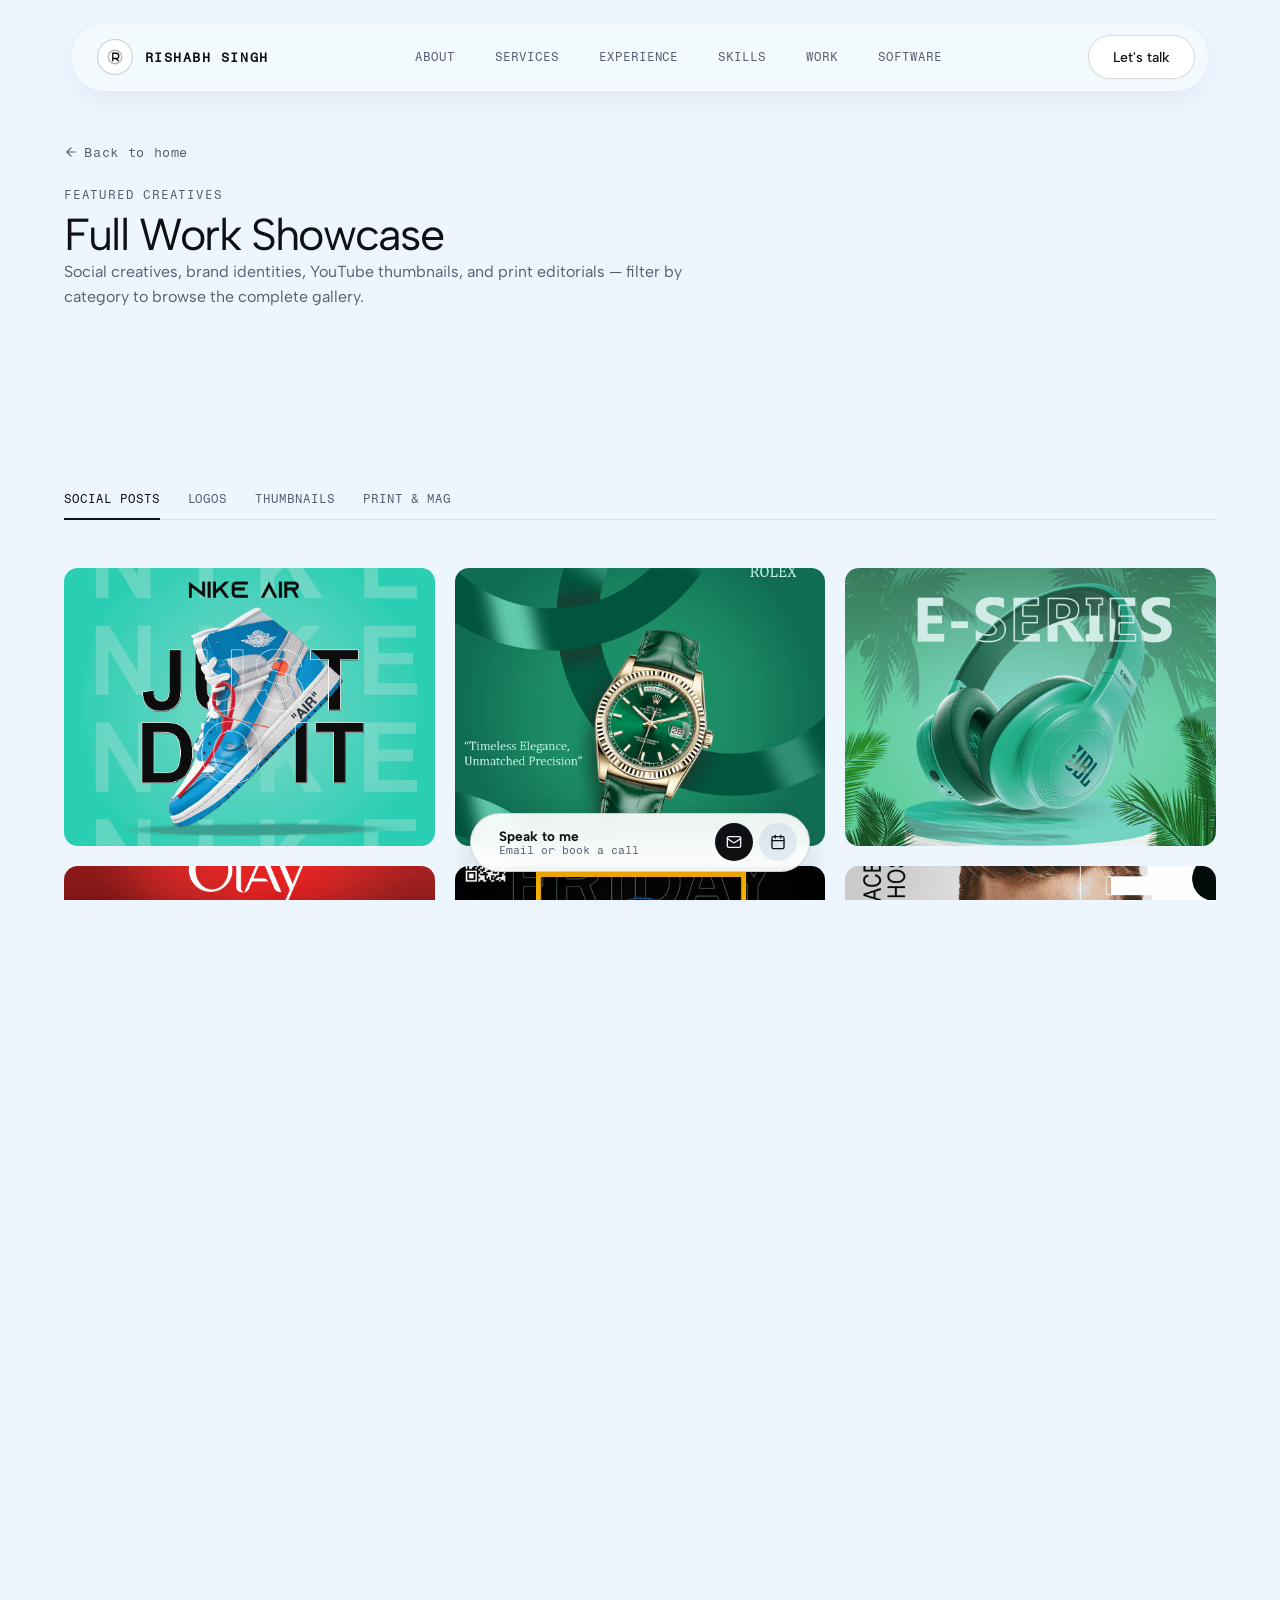
==== commit a584ff70: "Update work.html" ====
--- a/work.html
+++ b/work.html
@@ -326,7 +326,6 @@
           <a href="index.html#software">Software</a>
           <a href="index.html#certifications">Certificates</a>
           <a href="index.html#testimonials">Testimonials</a>
-          <a href="index.html#faq">FAQ</a>
           <a href="index.html#contact">Contact</a>
         </div>
 
@@ -378,8 +377,28 @@
     (function(){
       "use strict";
 
+      /* ---- 0. Mobile hamburger menu toggle (self-contained — doesn't rely on glass-hero.js, which may only init on pages with a #hero section) ---- */
+      var menuToggle = document.getElementById('menu-toggle');
+      var mobileMenu = document.getElementById('mobile-menu');
+      if (menuToggle && mobileMenu){
+        menuToggle.addEventListener('click', function(){
+          var isOpen = mobileMenu.classList.toggle('is-open');
+          menuToggle.classList.toggle('is-active', isOpen);
+          menuToggle.setAttribute('aria-expanded', isOpen ? 'true' : 'false');
+          mobileMenu.setAttribute('aria-hidden', isOpen ? 'false' : 'true');
+        });
+        mobileMenu.querySelectorAll('a').forEach(function(link){
+          link.addEventListener('click', function(){
+            mobileMenu.classList.remove('is-open');
+            menuToggle.classList.remove('is-active');
+            menuToggle.setAttribute('aria-expanded', 'false');
+            mobileMenu.setAttribute('aria-hidden', 'true');
+          });
+        });
+      }
+
       /* ---- 1. Scroll reveal (IntersectionObserver) ---- */
-      var revealEls = document.querySelectorAll('.xs-reveal');
+      var revealEls = document.querySelectorAll('.xs-reveal, .reveal');
       if ('IntersectionObserver' in window && revealEls.length){
         var io = new IntersectionObserver(function(entries){
           entries.forEach(function(entry){
@@ -435,4 +454,4 @@
     })();
   </script>
 </body>
-</html>+</html>
--- a/styles/style.css
+++ b/styles/style.css
@@ -1455,6 +1455,10 @@
   .section {
     padding: 4rem 0;
   }
+  .work-page-banner {
+    padding-top: 7rem;
+    padding-bottom: 1.5rem;
+  }
   .services__grid,
   .exp__grid,
   .skills__bars,
@@ -2319,17 +2323,38 @@
   .testimonial-card {
     width: 260px;
   }
+  .site-footer__top {
+    align-items: flex-start;
+    text-align: left;
+  }
   .site-footer__grid {
-    grid-template-columns: 1fr;
-    gap: 2rem;
-    text-align: center;
+    grid-template-columns: 1fr 1fr;
+    grid-template-rows: auto auto;
+    gap: 2rem 1.25rem;
+    text-align: left;
   }
   .footer-col {
-    align-items: center;
+    align-items: flex-start;
+  }
+  /* Sitemap: left column, row 1 */
+  .footer-col:nth-child(1) {
+    grid-column: 1;
+    grid-row: 1;
+  }
+  /* More: right column, spans both rows */
+  .footer-col:nth-child(2) {
+    grid-column: 2;
+    grid-row: 1 / 3;
+  }
+  /* Get in Touch: left column, row 2, under Sitemap */
+  .footer-col:nth-child(3) {
+    grid-column: 1;
+    grid-row: 2;
   }
   .site-footer__bottom {
     flex-direction: column;
-    text-align: center;
+    align-items: flex-start;
+    text-align: left;
   }
   .xs-float-pill {
     left: 1rem;
